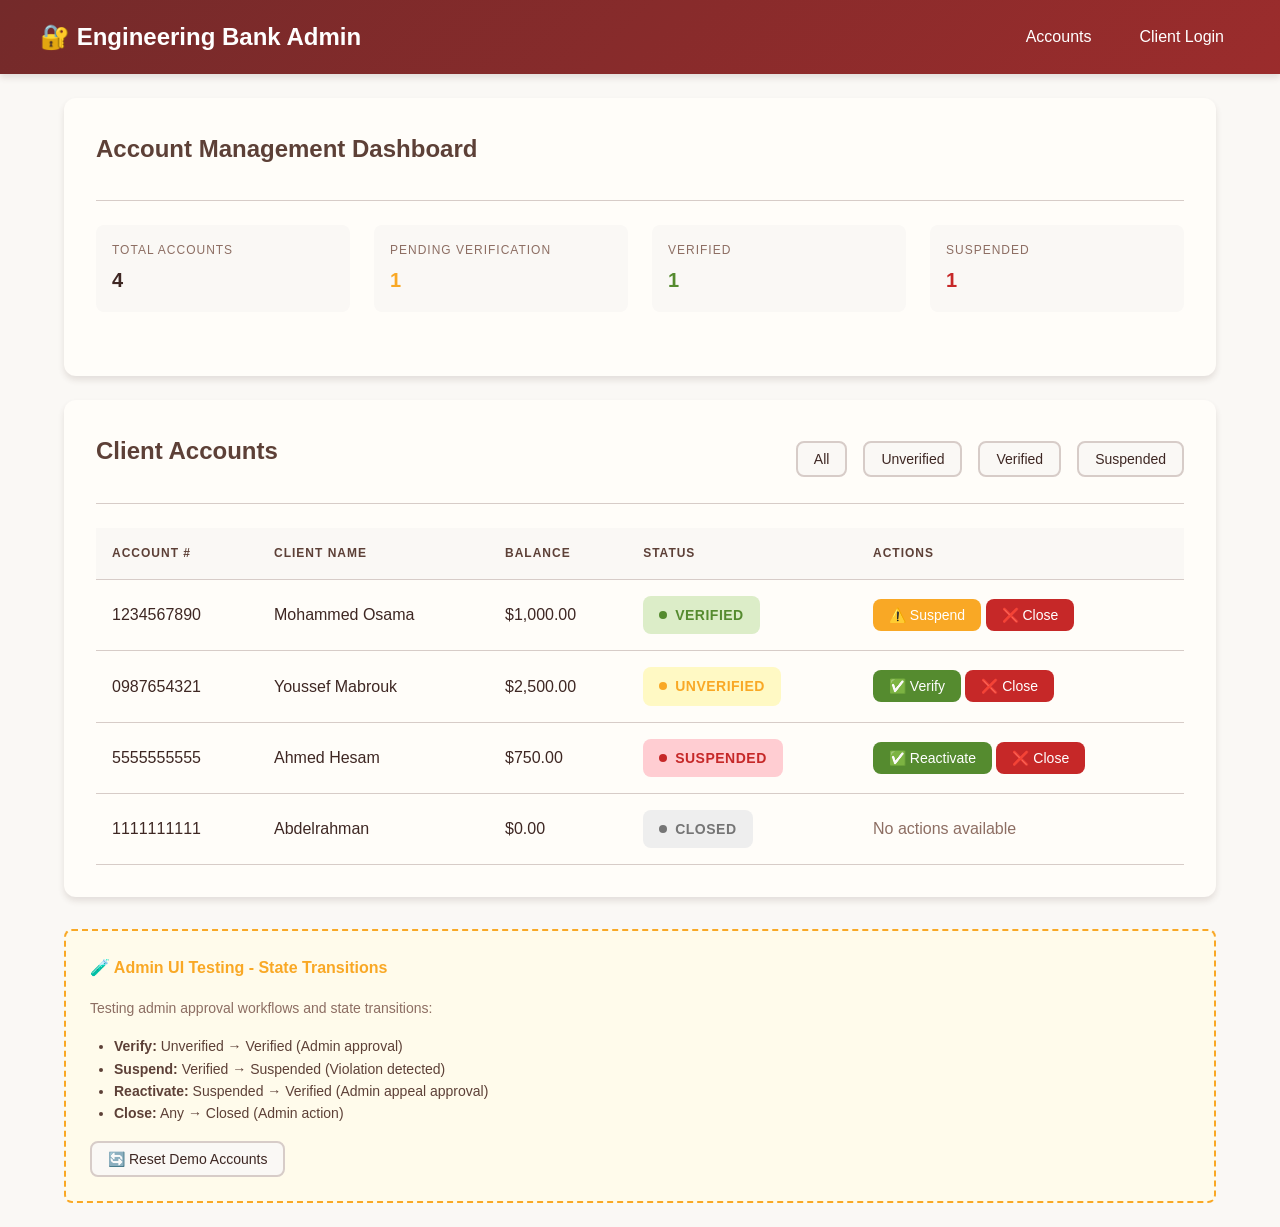
==== admin.html @ 9f68fe20 "GUI v1" ====
<!DOCTYPE html>
<html lang="en">
<head>
    <meta charset="UTF-8">
    <meta name="viewport" content="width=device-width, initial-scale=1.0">
    <meta name="description" content="Engineering Bank - Admin Dashboard">
    <title>Engineering Bank - Admin Portal</title>
    <link rel="stylesheet" href="styles.css">
</head>
<body>
    <!-- Navigation Bar -->
    <nav class="navbar" style="background: linear-gradient(135deg, #742a2a, #9b2c2c);">
        <div class="navbar-content">
            <h1>🔐 Engineering Bank Admin</h1>
            <div class="navbar-links">
                <a href="admin.html">Accounts</a>
                <a href="index.html">Client Login</a>
            </div>
        </div>
    </nav>

    <div class="container">
        <!-- Notification Box -->
        <div id="notification" class="notification">
            <span id="notification-icon"></span>
            <span id="notification-message"></span>
        </div>

        <!-- Admin Overview Card -->
        <div class="card">
            <div class="card-header">
                <h2>Account Management Dashboard</h2>
            </div>
            
            <!-- Stats Overview -->
            <div class="account-info">
                <div class="info-item">
                    <label>Total Accounts</label>
                    <div class="value" id="totalAccounts">5</div>
                </div>
                <div class="info-item">
                    <label>Pending Verification</label>
                    <div class="value" id="pendingCount" style="color: var(--status-unverified);">2</div>
                </div>
                <div class="info-item">
                    <label>Verified</label>
                    <div class="value" id="verifiedCount" style="color: var(--status-verified);">2</div>
                </div>
                <div class="info-item">
                    <label>Suspended</label>
                    <div class="value" id="suspendedCount" style="color: var(--status-suspended);">1</div>
                </div>
            </div>
        </div>

        <!-- Accounts Table -->
        <div class="card">
            <div class="card-header" style="display: flex; justify-content: space-between; align-items: center;">
                <h2>Client Accounts</h2>
                <div class="btn-group">
                    <button class="btn btn-sm btn-secondary" onclick="filterAccounts('all')">All</button>
                    <button class="btn btn-sm btn-secondary" onclick="filterAccounts('unverified')">Unverified</button>
                    <button class="btn btn-sm btn-secondary" onclick="filterAccounts('verified')">Verified</button>
                    <button class="btn btn-sm btn-secondary" onclick="filterAccounts('suspended')">Suspended</button>
                </div>
            </div>
            
            <table class="data-table">
                <thead>
                    <tr>
                        <th>Account #</th>
                        <th>Client Name</th>
                        <th>Balance</th>
                        <th>Status</th>
                        <th>Actions</th>
                    </tr>
                </thead>
                <tbody id="accountsTable">
                    <!-- Populated by JavaScript -->
                </tbody>
            </table>
        </div>

        <!-- State Transition Testing -->
        <div class="testing-controls">
            <h4>🧪 Admin UI Testing - State Transitions</h4>
            <p class="text-muted" style="font-size: 0.875rem; margin-bottom: 1rem;">
                Testing admin approval workflows and state transitions:
            </p>
            <ul style="font-size: 0.875rem; margin-left: 1.5rem; color: var(--text-secondary);">
                <li><strong>Verify:</strong> Unverified → Verified (Admin approval)</li>
                <li><strong>Suspend:</strong> Verified → Suspended (Violation detected)</li>
                <li><strong>Reactivate:</strong> Suspended → Verified (Admin appeal approval)</li>
                <li><strong>Close:</strong> Any → Closed (Admin action)</li>
            </ul>
            <div style="margin-top: 1rem;">
                <button class="btn btn-sm btn-secondary" onclick="resetAccounts()">
                    🔄 Reset Demo Accounts
                </button>
            </div>
        </div>
    </div>

    <!-- Confirmation Modal -->
    <div id="confirmModal" style="display: none; position: fixed; top: 0; left: 0; right: 0; bottom: 0; background: rgba(0,0,0,0.5); z-index: 1000; justify-content: center; align-items: center;">
        <div class="card" style="max-width: 400px; margin: 2rem;">
            <h3 id="modalTitle">Confirm Action</h3>
            <p id="modalMessage" style="margin: 1rem 0;">Are you sure you want to perform this action?</p>
            <div class="btn-group">
                <button id="confirmBtn" class="btn btn-primary" onclick="confirmAction()">Confirm</button>
                <button class="btn btn-secondary" onclick="closeModal()">Cancel</button>
            </div>
        </div>
    </div>

    <script>
        // ========================================
        // Admin Dashboard JavaScript
        // ========================================

        // Demo accounts data
        let accounts = [
            { id: '1234567890', name: 'Mohammed Osama', balance: 1000.00, status: 'verified' },
            { id: '0987654321', name: 'Youssef Mabrouk', balance: 2500.00, status: 'unverified' },
            { id: '5555555555', name: 'Ahmed Hesam', balance: 750.00, status: 'suspended' },
            { id: '1111111111', name: 'Abdelrahman', balance: 0.00, status: 'closed' }
        ];

        // Pending action for modal confirmation
        let pendingAction = null;

        /**
         * Initialize admin dashboard
         */
        function initAdmin() {
            // Load accounts from storage if available
            const stored = localStorage.getItem('adminAccounts');
            if (stored) {
                accounts = JSON.parse(stored);
            }
            
            renderAccounts();
            updateStats();
        }

        /**
         * Render accounts table
         * @param {string} filter - Optional status filter
         */
        function renderAccounts(filter = 'all') {
            const tbody = document.getElementById('accountsTable');
            
            const filtered = filter === 'all' 
                ? accounts 
                : accounts.filter(a => a.status === filter);
            
            if (filtered.length === 0) {
                tbody.innerHTML = '<tr><td colspan="5" class="text-center text-muted">No accounts found</td></tr>';
                return;
            }
            
            tbody.innerHTML = filtered.map(account => `
                <tr data-status="${account.status}">
                    <td>${account.id}</td>
                    <td>${account.name}</td>
                    <td>$${account.balance.toLocaleString('en-US', {minimumFractionDigits: 2})}</td>
                    <td>
                        <span class="status-label status-${account.status}">
                            <span class="status-dot"></span>
                            ${account.status.charAt(0).toUpperCase() + account.status.slice(1)}
                        </span>
                    </td>
                    <td>
                        ${getActionButtons(account)}
                    </td>
                </tr>
            `).join('');
        }

        /**
         * Get action buttons based on account status
         * @param {Object} account - Account object
         * @returns {string} HTML for action buttons
         */
        function getActionButtons(account) {
            const buttons = [];
            
            switch(account.status) {
                case 'unverified':
                    buttons.push(`<button class="btn btn-sm btn-success" onclick="showConfirm('verify', '${account.id}')">✅ Verify</button>`);
                    buttons.push(`<button class="btn btn-sm btn-danger" onclick="showConfirm('close', '${account.id}')">❌ Close</button>`);
                    break;
                    
                case 'verified':
                    buttons.push(`<button class="btn btn-sm btn-warning" onclick="showConfirm('suspend', '${account.id}')">⚠️ Suspend</button>`);
                    buttons.push(`<button class="btn btn-sm btn-danger" onclick="showConfirm('close', '${account.id}')">❌ Close</button>`);
                    break;
                    
                case 'suspended':
                    buttons.push(`<button class="btn btn-sm btn-success" onclick="showConfirm('reactivate', '${account.id}')">✅ Reactivate</button>`);
                    buttons.push(`<button class="btn btn-sm btn-danger" onclick="showConfirm('close', '${account.id}')">❌ Close</button>`);
                    break;
                    
                case 'closed':
                    buttons.push(`<span class="text-muted">No actions available</span>`);
                    break;
            }
            
            return buttons.join(' ');
        }

        /**
         * Show confirmation modal
         * @param {string} action - Action to perform
         * @param {string} accountId - Account ID
         */
        function showConfirm(action, accountId) {
            const account = accounts.find(a => a.id === accountId);
            if (!account) return;
            
            const messages = {
                verify: `Are you sure you want to verify the account for ${account.name}? This will enable full account functionality.`,
                suspend: `Are you sure you want to suspend the account for ${account.name}? All transactions will be disabled.`,
                reactivate: `Are you sure you want to reactivate the account for ${account.name}? This will restore full access.`,
                close: `Are you sure you want to close the account for ${account.name}? This action cannot be undone easily.`
            };
            
            const titles = {
                verify: '✅ Verify Account',
                suspend: '⚠️ Suspend Account',
                reactivate: '✅ Reactivate Account',
                close: '❌ Close Account'
            };
            
            document.getElementById('modalTitle').textContent = titles[action];
            document.getElementById('modalMessage').textContent = messages[action];
            
            // Style confirm button based on action
            const confirmBtn = document.getElementById('confirmBtn');
            confirmBtn.className = 'btn';
            if (action === 'close' || action === 'suspend') {
                confirmBtn.classList.add('btn-danger');
            } else {
                confirmBtn.classList.add('btn-success');
            }
            
            pendingAction = { action, accountId };
            document.getElementById('confirmModal').style.display = 'flex';
        }

        /**
         * Close confirmation modal
         */
        function closeModal() {
            document.getElementById('confirmModal').style.display = 'none';
            pendingAction = null;
        }

        /**
         * Confirm and execute pending action
         */
        function confirmAction() {
            if (!pendingAction) return;
            
            const { action, accountId } = pendingAction;
            const account = accounts.find(a => a.id === accountId);
            
            if (!account) {
                closeModal();
                return;
            }
            
            // Validate state transition
            const validTransitions = {
                verify: ['unverified'],
                suspend: ['verified'],
                reactivate: ['suspended'],
                close: ['unverified', 'verified', 'suspended']
            };
            
            if (!validTransitions[action].includes(account.status)) {
                showNotification(`Invalid state transition: Cannot ${action} an account with status "${account.status}"`, 'error');
                closeModal();
                return;
            }
            
            // Perform action
            const newStatus = {
                verify: 'verified',
                suspend: 'suspended',
                reactivate: 'verified',
                close: 'closed'
            };
            
            account.status = newStatus[action];
            saveAccounts();
            renderAccounts();
            updateStats();
            
            const actionMessages = {
                verify: `Account ${accountId} has been verified`,
                suspend: `Account ${accountId} has been suspended`,
                reactivate: `Account ${accountId} has been reactivated`,
                close: `Account ${accountId} has been closed`
            };
            
            showNotification(actionMessages[action], 'success');
            closeModal();
        }

        /**
         * Filter accounts by status
         * @param {string} status - Status to filter by
         */
        function filterAccounts(status) {
            renderAccounts(status);
        }

        /**
         * Update statistics display
         */
        function updateStats() {
            const total = accounts.length;
            const pending = accounts.filter(a => a.status === 'unverified').length;
            const verified = accounts.filter(a => a.status === 'verified').length;
            const suspended = accounts.filter(a => a.status === 'suspended').length;
            
            document.getElementById('totalAccounts').textContent = total;
            document.getElementById('pendingCount').textContent = pending;
            document.getElementById('verifiedCount').textContent = verified;
            document.getElementById('suspendedCount').textContent = suspended;
        }

        /**
         * Save accounts to localStorage
         */
        function saveAccounts() {
            localStorage.setItem('adminAccounts', JSON.stringify(accounts));
        }

        /**
         * Reset accounts to demo defaults
         */
        function resetAccounts() {
            accounts = [
                { id: '1234567890', name: 'Mohammed Osama', balance: 1000.00, status: 'verified' },
                { id: '0987654321', name: 'Youssef Mabrouk', balance: 2500.00, status: 'unverified' },
                { id: '5555555555', name: 'Ahmed Hesam', balance: 750.00, status: 'suspended' },
                { id: '1111111111', name: 'Abdelrahman', balance: 0.00, status: 'closed' }
            ];
            saveAccounts();
            renderAccounts();
            updateStats();
            showNotification('Demo accounts have been reset', 'info');
        }

        /**
         * Show notification message
         * @param {string} message - Message to display
         * @param {string} type - Notification type
         */
        function showNotification(message, type) {
            const notification = document.getElementById('notification');
            const icon = document.getElementById('notification-icon');
            const text = document.getElementById('notification-message');
            
            const icons = {
                success: '✅',
                error: '❌',
                warning: '⚠️',
                info: 'ℹ️'
            };
            
            notification.className = 'notification visible notification-' + type;
            icon.textContent = icons[type] || icons.info;
            text.textContent = message;
            
            setTimeout(() => {
                notification.classList.remove('visible');
            }, 5000);
        }

        // Initialize on page load
        document.addEventListener('DOMContentLoaded', initAdmin);

        // Close modal on outside click
        document.getElementById('confirmModal').addEventListener('click', function(e) {
            if (e.target === this) {
                closeModal();
            }
        });
    </script>
</body>
</html>
---- styles.css ----
/* ========================================
   SecureBank - Banking GUI Design System
   ======================================== */

/* CSS Variables - Warm Beige Color Palette */
:root {
    --primary-color: #5d4037;
    --primary-light: #8d6e63;
    --primary-dark: #3e2723;
    --accent-color: #a1887f;
    --accent-hover: #8d6e63;
    
    /* Status Colors */
    --status-verified: #558b2f;
    --status-verified-bg: #dcedc8;
    --status-unverified: #f9a825;
    --status-unverified-bg: #fff9c4;
    --status-suspended: #c62828;
    --status-suspended-bg: #ffcdd2;
    --status-closed: #757575;
    --status-closed-bg: #eeeeee;
    
    /* Notification Colors */
    --success-color: #558b2f;
    --success-bg: #dcedc8;
    --error-color: #c62828;
    --error-bg: #ffcdd2;
    --warning-color: #f9a825;
    --warning-bg: #fff9c4;
    --info-color: #1565c0;
    --info-bg: #bbdefb;
    
    /* Neutral Colors - Beige Theme */
    --bg-color: #faf8f5;
    --card-bg: #fffdf9;
    --text-primary: #3e2723;
    --text-secondary: #5d4037;
    --text-muted: #8d6e63;
    --border-color: #d7ccc8;
    
    /* Shadows */
    --shadow-sm: 0 1px 2px rgba(62, 39, 35, 0.08);
    --shadow-md: 0 4px 6px rgba(62, 39, 35, 0.12);
    --shadow-lg: 0 10px 15px rgba(62, 39, 35, 0.15);
    
    /* Spacing */
    --spacing-xs: 0.25rem;
    --spacing-sm: 0.5rem;
    --spacing-md: 1rem;
    --spacing-lg: 1.5rem;
    --spacing-xl: 2rem;
    
    /* Border Radius */
    --radius-sm: 4px;
    --radius-md: 8px;
    --radius-lg: 12px;
}

/* Reset & Base Styles */
* {
    margin: 0;
    padding: 0;
    box-sizing: border-box;
}

body {
    font-family: 'Segoe UI', Tahoma, Geneva, Verdana, sans-serif;
    background-color: var(--bg-color);
    color: var(--text-primary);
    line-height: 1.6;
    min-height: 100vh;
}

/* Typography */
h1, h2, h3, h4 {
    font-weight: 600;
    color: var(--primary-color);
    margin-bottom: var(--spacing-md);
}

h1 { font-size: 2rem; }
h2 { font-size: 1.5rem; }
h3 { font-size: 1.25rem; }
h4 { font-size: 1rem; }

p {
    color: var(--text-secondary);
    margin-bottom: var(--spacing-sm);
}

/* Layout Components */
.container {
    max-width: 1200px;
    margin: 0 auto;
    padding: var(--spacing-lg);
}

.card {
    background: var(--card-bg);
    border-radius: var(--radius-lg);
    box-shadow: var(--shadow-md);
    padding: var(--spacing-xl);
    margin-bottom: var(--spacing-lg);
}

.card-header {
    border-bottom: 1px solid var(--border-color);
    padding-bottom: var(--spacing-md);
    margin-bottom: var(--spacing-lg);
}

/* Header / Navbar */
.navbar {
    background: linear-gradient(135deg, var(--primary-color), var(--primary-light));
    color: white;
    padding: var(--spacing-md) var(--spacing-xl);
    box-shadow: var(--shadow-md);
}

.navbar h1 {
    color: white;
    margin: 0;
    font-size: 1.5rem;
}

.navbar-content {
    display: flex;
    justify-content: space-between;
    align-items: center;
    max-width: 1200px;
    margin: 0 auto;
}

.navbar-links {
    display: flex;
    gap: var(--spacing-md);
}

.navbar-links a {
    color: white;
    text-decoration: none;
    padding: var(--spacing-sm) var(--spacing-md);
    border-radius: var(--radius-sm);
    transition: background 0.2s;
}

.navbar-links a:hover {
    background: rgba(255, 255, 255, 0.1);
}

/* Form Elements */
.form-group {
    margin-bottom: var(--spacing-lg);
}

.form-group label {
    display: block;
    font-weight: 500;
    margin-bottom: var(--spacing-sm);
    color: var(--text-primary);
}

.form-control {
    width: 100%;
    padding: var(--spacing-md);
    border: 2px solid var(--border-color);
    border-radius: var(--radius-md);
    font-size: 1rem;
    transition: border-color 0.2s, box-shadow 0.2s;
}

.form-control:focus {
    outline: none;
    border-color: var(--accent-color);
    box-shadow: 0 0 0 3px rgba(49, 130, 206, 0.1);
}

.form-control:disabled {
    background-color: var(--bg-color);
    cursor: not-allowed;
    opacity: 0.7;
}

.form-control.error {
    border-color: var(--error-color);
}

.form-control.success {
    border-color: var(--success-color);
}

/* Error Message */
.error-message {
    color: var(--error-color);
    font-size: 0.875rem;
    margin-top: var(--spacing-xs);
    display: none;
}

.error-message.visible {
    display: block;
}

/* Buttons */
.btn {
    display: inline-flex;
    align-items: center;
    justify-content: center;
    gap: var(--spacing-sm);
    padding: var(--spacing-md) var(--spacing-xl);
    border: none;
    border-radius: var(--radius-md);
    font-size: 1rem;
    font-weight: 500;
    cursor: pointer;
    transition: all 0.2s;
    text-decoration: none;
}

.btn-primary {
    background: linear-gradient(135deg, var(--accent-color), var(--primary-light));
    color: white;
}

.btn-primary:hover:not(:disabled) {
    background: linear-gradient(135deg, var(--accent-hover), var(--primary-color));
    box-shadow: var(--shadow-md);
    transform: translateY(-1px);
}

.btn-secondary {
    background: var(--bg-color);
    color: var(--text-primary);
    border: 2px solid var(--border-color);
}

.btn-secondary:hover:not(:disabled) {
    background: var(--border-color);
}

.btn-success {
    background: var(--status-verified);
    color: white;
}

.btn-success:hover:not(:disabled) {
    background: #2f855a;
}

.btn-danger {
    background: var(--status-suspended);
    color: white;
}

.btn-danger:hover:not(:disabled) {
    background: #c53030;
}

.btn-warning {
    background: var(--status-unverified);
    color: white;
}

.btn-warning:hover:not(:disabled) {
    background: #b7791f;
}

.btn:disabled {
    opacity: 0.5;
    cursor: not-allowed;
    transform: none !important;
    box-shadow: none !important;
}

.btn-block {
    width: 100%;
}

.btn-sm {
    padding: var(--spacing-sm) var(--spacing-md);
    font-size: 0.875rem;
}

/* Button Group */
.btn-group {
    display: flex;
    gap: var(--spacing-md);
    flex-wrap: wrap;
}

/* Status Labels */
.status-label {
    display: inline-flex;
    align-items: center;
    gap: var(--spacing-sm);
    padding: var(--spacing-sm) var(--spacing-md);
    border-radius: var(--radius-md);
    font-weight: 600;
    font-size: 0.875rem;
    text-transform: uppercase;
    letter-spacing: 0.5px;
}

.status-verified {
    background: var(--status-verified-bg);
    color: var(--status-verified);
}

.status-unverified {
    background: var(--status-unverified-bg);
    color: var(--status-unverified);
}

.status-suspended {
    background: var(--status-suspended-bg);
    color: var(--status-suspended);
}

.status-closed {
    background: var(--status-closed-bg);
    color: var(--status-closed);
}

/* Status Indicator Dot */
.status-dot {
    width: 8px;
    height: 8px;
    border-radius: 50%;
    display: inline-block;
}

.status-verified .status-dot { background: var(--status-verified); }
.status-unverified .status-dot { background: var(--status-unverified); }
.status-suspended .status-dot { background: var(--status-suspended); }
.status-closed .status-dot { background: var(--status-closed); }

/* Notification Box */
.notification {
    padding: var(--spacing-md) var(--spacing-lg);
    border-radius: var(--radius-md);
    margin-bottom: var(--spacing-md);
    display: none;
    align-items: center;
    gap: var(--spacing-md);
    animation: slideIn 0.3s ease;
}

.notification.visible {
    display: flex;
}

.notification-success {
    background: var(--success-bg);
    color: var(--success-color);
    border-left: 4px solid var(--success-color);
}

.notification-error {
    background: var(--error-bg);
    color: var(--error-color);
    border-left: 4px solid var(--error-color);
}

.notification-warning {
    background: var(--warning-bg);
    color: var(--warning-color);
    border-left: 4px solid var(--warning-color);
}

.notification-info {
    background: var(--info-bg);
    color: var(--info-color);
    border-left: 4px solid var(--info-color);
}

@keyframes slideIn {
    from {
        opacity: 0;
        transform: translateY(-10px);
    }
    to {
        opacity: 1;
        transform: translateY(0);
    }
}

/* Account Info Display */
.account-info {
    display: grid;
    grid-template-columns: repeat(auto-fit, minmax(200px, 1fr));
    gap: var(--spacing-lg);
    margin-bottom: var(--spacing-xl);
}

.info-item {
    padding: var(--spacing-md);
    background: var(--bg-color);
    border-radius: var(--radius-md);
}

.info-item label {
    display: block;
    font-size: 0.75rem;
    text-transform: uppercase;
    letter-spacing: 1px;
    color: var(--text-muted);
    margin-bottom: var(--spacing-xs);
}

.info-item .value {
    font-size: 1.25rem;
    font-weight: 600;
    color: var(--text-primary);
}

.info-item .value.balance {
    color: var(--status-verified);
}

/* Data Table */
.data-table {
    width: 100%;
    border-collapse: collapse;
    margin-top: var(--spacing-md);
}

.data-table th,
.data-table td {
    padding: var(--spacing-md);
    text-align: left;
    border-bottom: 1px solid var(--border-color);
}

.data-table th {
    background: var(--bg-color);
    font-weight: 600;
    color: var(--text-secondary);
    text-transform: uppercase;
    font-size: 0.75rem;
    letter-spacing: 1px;
}

.data-table tr:hover {
    background: var(--bg-color);
}

/* Login Page Specific */
.login-container {
    min-height: 100vh;
    display: flex;
    align-items: center;
    justify-content: center;
    background: linear-gradient(135deg, #d7ccc8, #efebe9, #faf8f5);
}

.login-card {
    width: 100%;
    max-width: 500px;
    background: var(--card-bg);
    border-radius: var(--radius-lg);
    padding: var(--spacing-xl) 2.5rem;
    box-shadow: var(--shadow-lg);
    border: 1px solid var(--border-color);
}

.login-header {
    text-align: center;
    margin-bottom: var(--spacing-xl);
}

.login-header h1 {
    color: var(--primary-color);
    margin-bottom: var(--spacing-sm);
}

.login-header p {
    color: var(--text-muted);
}

.bank-logo {
    font-size: 3rem;
    margin-bottom: var(--spacing-md);
}

/* State Testing Controls */
.testing-controls {
    margin-top: var(--spacing-xl);
    padding: var(--spacing-lg);
    background: #fffbeb;
    border: 2px dashed var(--status-unverified);
    border-radius: var(--radius-md);
}

.testing-controls h4 {
    color: var(--status-unverified);
    margin-bottom: var(--spacing-md);
}

.state-buttons {
    display: flex;
    flex-wrap: wrap;
    gap: var(--spacing-sm);
}

.state-btn {
    padding: var(--spacing-sm) var(--spacing-md);
    border: 2px solid var(--border-color);
    background: white;
    border-radius: var(--radius-sm);
    cursor: pointer;
    transition: all 0.2s;
    font-size: 0.875rem;
}

.state-btn:hover {
    border-color: var(--accent-color);
    background: var(--bg-color);
}

.state-btn.active {
    border-color: var(--accent-color);
    background: var(--accent-color);
    color: white;
}

/* Transaction Type Tabs */
.transaction-tabs {
    display: flex;
    gap: var(--spacing-xs);
    margin-bottom: var(--spacing-xl);
    border-bottom: 2px solid var(--border-color);
}

.tab-btn {
    padding: var(--spacing-md) var(--spacing-xl);
    background: none;
    border: none;
    cursor: pointer;
    font-size: 1rem;
    color: var(--text-muted);
    border-bottom: 3px solid transparent;
    margin-bottom: -2px;
    transition: all 0.2s;
}

.tab-btn:hover {
    color: var(--text-primary);
}

.tab-btn.active {
    color: var(--accent-color);
    border-bottom-color: var(--accent-color);
    font-weight: 600;
}

.tab-btn:disabled {
    opacity: 0.5;
    cursor: not-allowed;
}

/* Transaction Form */
.transaction-form {
    display: none;
}

.transaction-form.active {
    display: block;
}

/* Utility Classes */
.text-center { text-align: center; }
.text-right { text-align: right; }
.text-muted { color: var(--text-muted); }
.mt-1 { margin-top: var(--spacing-md); }
.mt-2 { margin-top: var(--spacing-lg); }
.mb-1 { margin-bottom: var(--spacing-md); }
.mb-2 { margin-bottom: var(--spacing-lg); }

/* Responsive */
@media (max-width: 768px) {
    .container {
        padding: var(--spacing-md);
    }
    
    .card {
        padding: var(--spacing-lg);
    }
    
    .btn-group {
        flex-direction: column;
    }
    
    .account-info {
        grid-template-columns: 1fr;
    }
    
    .navbar-content {
        flex-direction: column;
        gap: var(--spacing-md);
    }
}
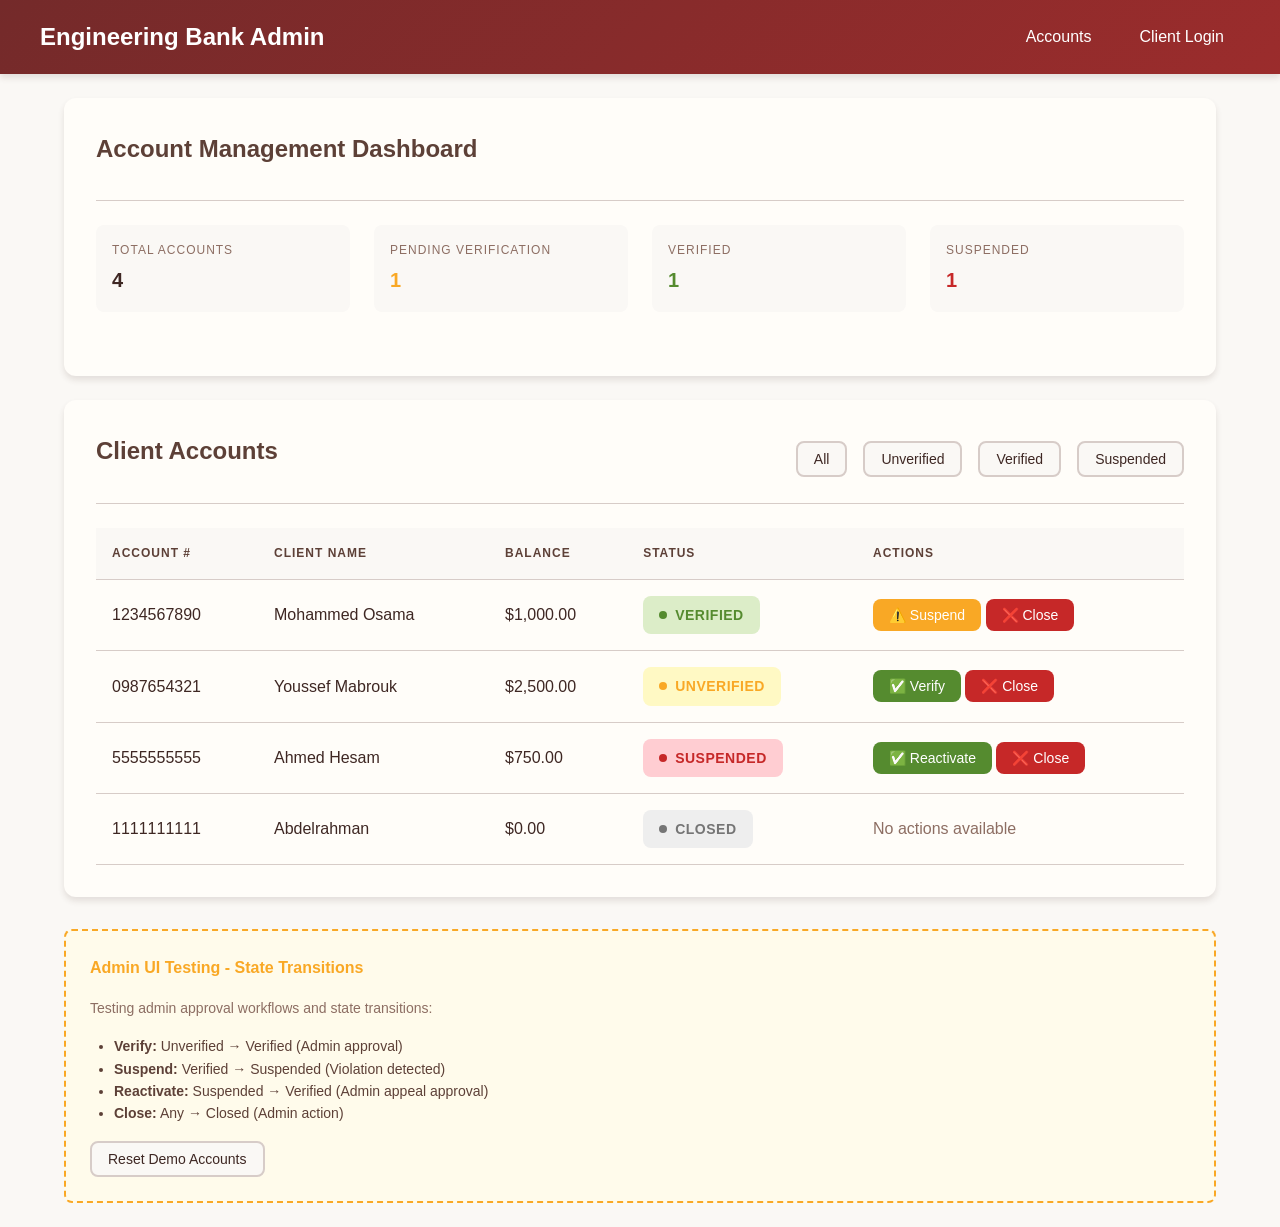
==== commit 3e15559f: "UI done" ====
--- a/admin.html
+++ b/admin.html
@@ -11,7 +11,7 @@
     <!-- Navigation Bar -->
     <nav class="navbar" style="background: linear-gradient(135deg, #742a2a, #9b2c2c);">
         <div class="navbar-content">
-            <h1>🔐 Engineering Bank Admin</h1>
+            <h1>Engineering Bank Admin</h1>
             <div class="navbar-links">
                 <a href="admin.html">Accounts</a>
                 <a href="index.html">Client Login</a>
@@ -83,7 +83,7 @@
 
         <!-- State Transition Testing -->
         <div class="testing-controls">
-            <h4>🧪 Admin UI Testing - State Transitions</h4>
+            <h4>Admin UI Testing - State Transitions</h4>
             <p class="text-muted" style="font-size: 0.875rem; margin-bottom: 1rem;">
                 Testing admin approval workflows and state transitions:
             </p>
@@ -95,7 +95,7 @@
             </ul>
             <div style="margin-top: 1rem;">
                 <button class="btn btn-sm btn-secondary" onclick="resetAccounts()">
-                    🔄 Reset Demo Accounts
+                    Reset Demo Accounts
                 </button>
             </div>
         </div>
@@ -133,11 +133,8 @@
          * Initialize admin dashboard
          */
         function initAdmin() {
-            // Load accounts from storage if available
-            const stored = localStorage.getItem('adminAccounts');
-            if (stored) {
-                accounts = JSON.parse(stored);
-            }
+            // Clear old cached data to ensure new names are used
+            localStorage.removeItem('adminAccounts');
             
             renderAccounts();
             updateStats();
@@ -226,10 +223,10 @@
             };
             
             const titles = {
-                verify: '✅ Verify Account',
-                suspend: '⚠️ Suspend Account',
-                reactivate: '✅ Reactivate Account',
-                close: '❌ Close Account'
+                verify: 'Verify Account',
+                suspend: 'Suspend Account',
+                reactivate: 'Reactivate Account',
+                close: 'Close Account'
             };
             
             document.getElementById('modalTitle').textContent = titles[action];
